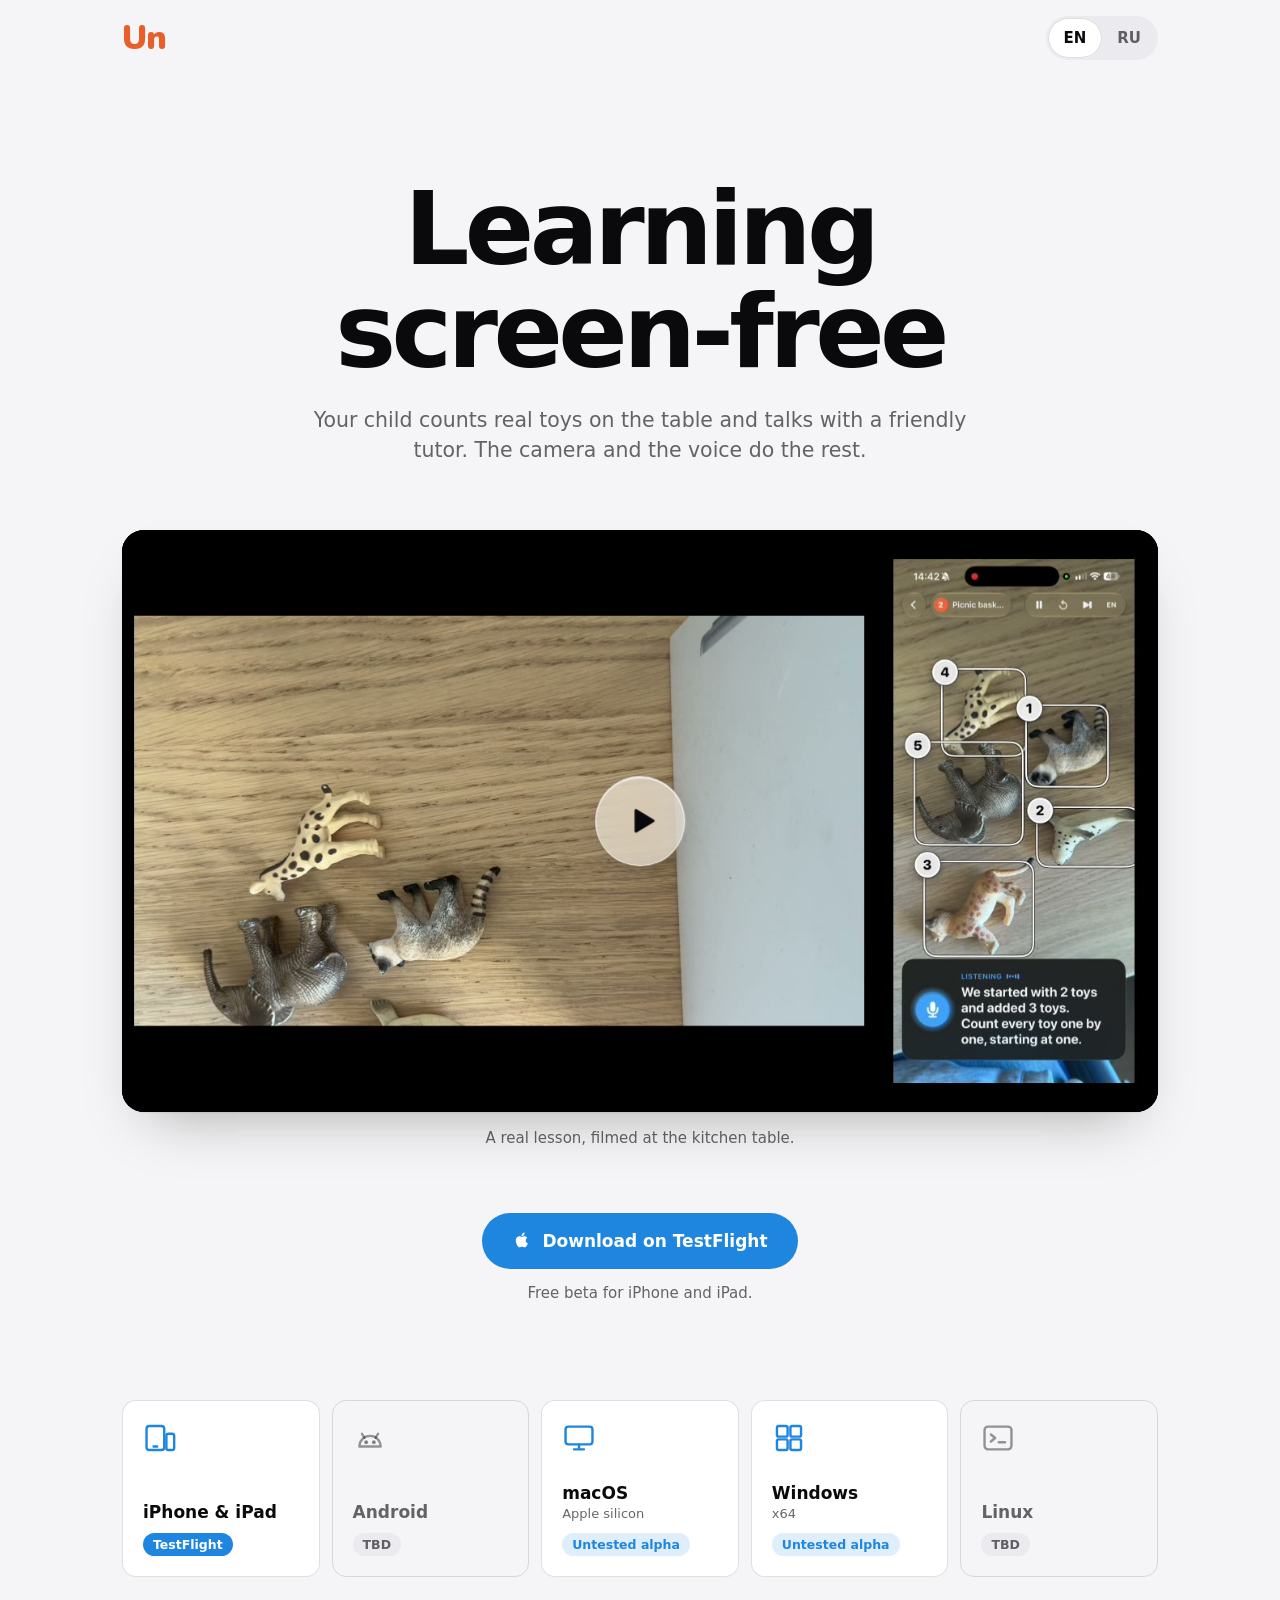
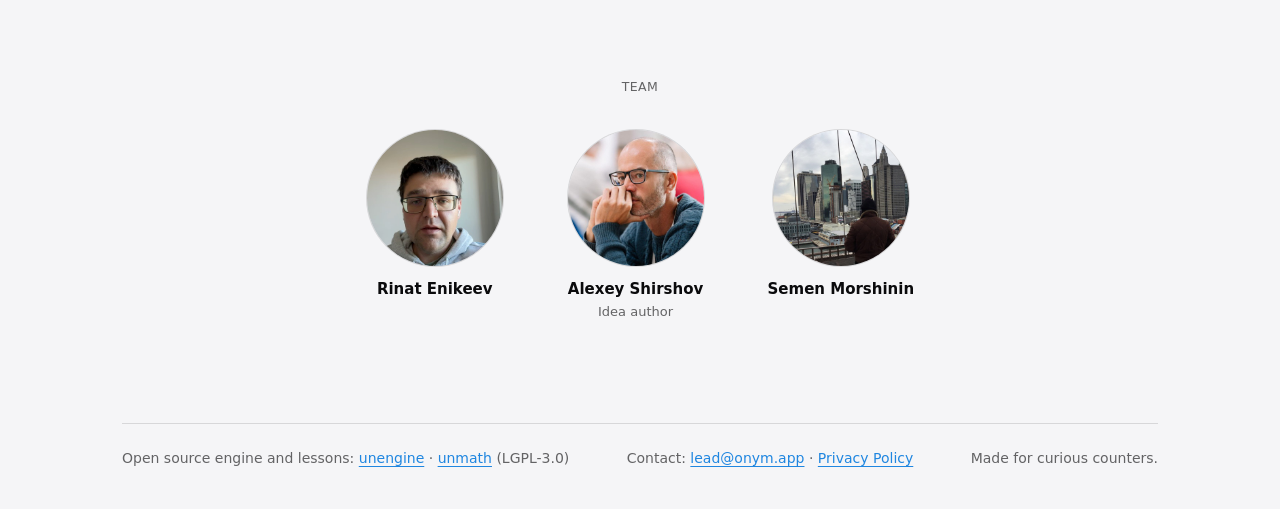
==== index.html @ ad121d0c "Real demo video in place of the illustrated still 70 s demo re-encoded for the web (6 MB, faststart)" ====
<!DOCTYPE html>
<html lang="en">
<head>
<meta charset="utf-8">
<meta name="viewport" content="width=device-width, initial-scale=1">
<title>Un — Learning screen-free</title>
<meta name="description" content="Your child counts real toys on the table and talks with a friendly tutor. The camera and the voice do the rest.">
<meta name="theme-color" content="#f5f5f7" media="(prefers-color-scheme: light)">
<meta name="theme-color" content="#0e0e10" media="(prefers-color-scheme: dark)">
<link rel="icon" href="data:image/svg+xml,%3Csvg xmlns='http://www.w3.org/2000/svg' viewBox='0 0 64 64'%3E%3Crect width='64' height='64' rx='14' fill='%23e85f2a'/%3E%3Ctext x='32' y='44' font-family='system-ui,sans-serif' font-weight='900' font-size='32' text-anchor='middle' fill='white'%3EUn%3C/text%3E%3C/svg%3E">
<link rel="stylesheet" href="/styles.css">
</head>
<body>
<div class="un-site">
<div class="wrap">

  <header class="header">
    <a class="wordmark" href="/" aria-label="Un">Un</a>
    <div class="lang" role="radiogroup" data-i18n-aria="language" aria-label="Language">
      <button type="button" role="radio" data-lang="en" aria-checked="true">EN</button>
      <button type="button" role="radio" data-lang="ru" aria-checked="false">RU</button>
    </div>
  </header>

  <main>
    <section class="hero">
      <h1 data-i18n="hero">Learning screen-free</h1>
      <p data-i18n="sub">Your child counts real toys on the table and talks with a friendly tutor. The camera and the voice do the rest.</p>
    </section>

    <figure class="video">
      <div class="still">
        <video class="demo" src="/media/undemo.mp4" poster="/media/undemo-poster.jpg" preload="none" playsinline></video>
        <button type="button" class="play on-glass" data-i18n-aria="play" aria-label="Play video">
          <svg viewBox="0 0 24 24" fill="currentColor" stroke="currentColor" stroke-width="2" stroke-linejoin="round" aria-hidden="true"><path d="M7 4.5v15l12.5-7.5z"/></svg>
        </button>
      </div>
      <figcaption data-i18n="caption">A real lesson, filmed at the kitchen table.</figcaption>
    </figure>

    <section class="cta" id="cta">
      <a class="cta-button" href="https://testflight.apple.com/join/CVzhEu4s">
        <svg width="20" height="20" viewBox="0 0 24 24" fill="currentColor" aria-hidden="true"><path d="M16.4 12.6c0-2.2 1.8-3.3 1.9-3.4-1-1.5-2.6-1.7-3.2-1.7-1.4-.1-2.6.8-3.3.8-.7 0-1.7-.8-2.9-.8-1.5 0-2.9.9-3.6 2.2-1.6 2.7-.4 6.7 1.1 8.9.7 1.1 1.6 2.3 2.8 2.2 1.1 0 1.6-.7 2.9-.7 1.4 0 1.8.7 3 .7 1.2 0 2-1.1 2.7-2.2.9-1.2 1.2-2.4 1.2-2.5 0 0-2.6-1-2.6-3.5zM14.2 5.9c.6-.8 1-1.8.9-2.9-.9 0-2 .6-2.6 1.4-.6.7-1.1 1.8-1 2.8 1 .1 2.1-.5 2.7-1.3z"/></svg>
        <span data-i18n="cta">Download on TestFlight</span>
      </a>
      <div class="cta-note" data-i18n="note">Free beta for iPhone and iPad.</div>
    </section>

    <section class="platforms" data-i18n-aria="platforms" aria-label="Platforms">
      <a class="tile tile-active" href="#cta">
        <svg width="34" height="34" viewBox="0 0 24 24" fill="none" stroke="currentColor" stroke-width="1.7" stroke-linecap="round" stroke-linejoin="round" aria-hidden="true"><rect x="2.5" y="3.5" width="12.5" height="17" rx="2"/><rect x="16.5" y="9" width="5.5" height="11.5" rx="1.5"/><path d="M7.5 18h2.5"/></svg>
        <span class="tile-label"><span class="tile-name" data-i18n="apple">iPhone &amp; iPad</span><span class="tile-badge">TestFlight</span></span>
      </a>
      <div class="tile" aria-disabled="true">
        <svg width="34" height="34" viewBox="0 0 24 24" fill="none" stroke="currentColor" stroke-width="1.7" stroke-linecap="round" stroke-linejoin="round" aria-hidden="true"><path d="M4.5 18a7.5 7.5 0 0115 0z"/><path d="M8 11.8L6.3 9M16 11.8L17.7 9"/><circle cx="9.3" cy="15" r=".6" fill="currentColor"/><circle cx="14.7" cy="15" r=".6" fill="currentColor"/></svg>
        <span class="tile-label"><span class="tile-name">Android</span><span class="tile-badge">TBD</span></span>
      </div>
      <a class="tile tile-active tile-alpha" href="https://github.com/sealsbroken/unengine/releases/download/v0.1.8/Un-0.1.8-macos-arm64-alpha.zip">
        <svg width="34" height="34" viewBox="0 0 24 24" fill="none" stroke="currentColor" stroke-width="1.7" stroke-linecap="round" stroke-linejoin="round" aria-hidden="true"><rect x="2.5" y="4" width="19" height="12.5" rx="2"/><path d="M12 16.5v3.5M8.5 20h7"/></svg>
        <span class="tile-label"><span class="tile-name">macOS <span class="tile-note" data-i18n="silicon">Apple silicon</span></span><span class="tile-badge" data-i18n="alpha">Untested alpha</span></span>
      </a>
      <a class="tile tile-active tile-alpha" href="https://github.com/sealsbroken/unengine/releases/download/v0.1.8/Un-0.1.8-windows-x64-alpha.zip">
        <svg width="34" height="34" viewBox="0 0 24 24" fill="none" stroke="currentColor" stroke-width="1.7" stroke-linecap="round" stroke-linejoin="round" aria-hidden="true"><rect x="3.5" y="3.5" width="7.5" height="7.5" rx="1.2"/><rect x="13" y="3.5" width="7.5" height="7.5" rx="1.2"/><rect x="3.5" y="13" width="7.5" height="7.5" rx="1.2"/><rect x="13" y="13" width="7.5" height="7.5" rx="1.2"/></svg>
        <span class="tile-label"><span class="tile-name">Windows <span class="tile-note">x64</span></span><span class="tile-badge" data-i18n="alpha">Untested alpha</span></span>
      </a>
      <div class="tile" aria-disabled="true">
        <svg width="34" height="34" viewBox="0 0 24 24" fill="none" stroke="currentColor" stroke-width="1.7" stroke-linecap="round" stroke-linejoin="round" aria-hidden="true"><rect x="2.5" y="4" width="19" height="16" rx="2.5"/><path d="M7 9.5l3 2.5-3 2.5M12.5 15H17"/></svg>
        <span class="tile-label"><span class="tile-name">Linux</span><span class="tile-badge">TBD</span></span>
      </div>
    </section>

    <section class="team" aria-labelledby="team-title">
      <h2 id="team-title" data-i18n="team">Team</h2>
      <ul class="people">
        <li>
          <div class="avatar has-sound" role="button" tabindex="0" aria-pressed="false" data-i18n-aria="rinatSound" aria-label="Play Rinat's video with sound"><video src="/team/rinat.mp4" poster="/team/rinat.jpg" autoplay muted loop playsinline aria-hidden="true"></video></div>
          <span class="egg"><span data-i18n="rinat">Rinat Enikeev</span><span class="egg-alt" aria-hidden="true">Rinat Anykey-ev</span></span>
        </li>
        <li>
          <div class="avatar"><img src="/team/alexey.jpg" alt="" width="400" height="400" loading="lazy"></div>
          <span data-i18n="alexey">Alexey Shirshov</span>
          <span class="role" data-i18n="ideaAuthor">Idea author</span>
        </li>
        <li>
          <div class="avatar"><img src="/team/semen.jpg" alt="" width="400" height="400" loading="lazy" style="object-position:72% 50%"></div>
          <span data-i18n="semen">Semen Morshinin</span>
        </li>
      </ul>
    </section>
  </main>

  <footer class="footer">
    <span><span data-i18n="oss">Open source engine and lessons:</span> <a href="https://github.com/sealsbroken/unengine">unengine</a> · <a href="https://github.com/sealsbroken/unmath">unmath</a> (LGPL-3.0)</span>
    <span><span data-i18n="contact">Contact:</span> <a href="mailto:lead@onym.app">lead@onym.app</a> · <a href="/privacy/" data-i18n="privacy">Privacy Policy</a></span>
    <span data-i18n="made">Made for curious counters.</span>
  </footer>

</div>
</div>
<script src="/main.js"></script>
</body>
</html>
---- styles.css ----
/* Onym design tokens (from _ds_bundle.css). Theme follows the system. */
:root {
  color-scheme: light dark;
  --on-bg: #ffffff;
  --on-surface: #f5f5f7;
  --on-surface2: #ffffff;
  --on-surface3: #ebebef;
  --on-text: #0a0a0c;
  --on-text2: rgba(10, 10, 12, 0.62);
  --on-text3: rgba(10, 10, 12, 0.42);
  --on-hairline: rgba(0, 0, 0, 0.06);
  --on-hairline-strong: rgba(0, 0, 0, 0.12);
  --on-blue: #1f86e0;
  --on-on-accent: #ffffff;
  --on-accent-orange: #e85f2a;
  --on-glass: rgba(255, 255, 255, 0.58);
  --on-glass-bd: rgba(255, 255, 255, 0.6);
  --on-glass-hi: rgba(255, 255, 255, 0.9);
  --on-glass-shadow: 0 10px 32px -6px rgba(24, 24, 40, 0.22);
  --on-font: -apple-system, BlinkMacSystemFont, system-ui, "Helvetica Neue", sans-serif;
  --on-font-mono: ui-monospace, SFMono-Regular, Menlo, monospace;
  --un-rounded: ui-rounded, "SF Pro Rounded", Nunito, system-ui, sans-serif;
  --un-ring: 0 0 0 3px var(--on-surface), 0 0 0 6px var(--on-blue);
}
@media (prefers-color-scheme: dark) {
  :root {
    --on-bg: #000000;
    --on-surface: #0e0e10;
    --on-surface2: #17171a;
    --on-surface3: #1f1f23;
    --on-text: #f2f2f4;
    --on-text2: rgba(242, 242, 244, 0.62);
    --on-text3: rgba(242, 242, 244, 0.4);
    --on-hairline: rgba(255, 255, 255, 0.07);
    --on-hairline-strong: rgba(255, 255, 255, 0.12);
    --on-blue: #3fa8ff;
    --on-on-accent: #000000;
    --on-accent-orange: #ff7a45;
    --on-glass: rgba(58, 58, 62, 0.48);
    --on-glass-bd: rgba(255, 255, 255, 0.13);
    --on-glass-hi: rgba(255, 255, 255, 0.12);
    --on-glass-shadow: 0 12px 34px -8px rgba(0, 0, 0, 0.65);
  }
}

/* Self-hosted so the site makes no third-party requests (SIL Open Font License). */
@font-face {
  font-family: "Nunito";
  font-style: normal;
  font-weight: 900;
  font-display: swap;
  src: url("/fonts/nunito-900-latin.woff2") format("woff2");
}

*, *::before, *::after { box-sizing: border-box; }
html, body { margin: 0; }
body {
  min-height: 100vh;
  background: var(--on-surface);
  color: var(--on-text);
  font: 16px/1.35 var(--on-font);
  -webkit-font-smoothing: antialiased;
}

.on-glass {
  background: var(--on-glass);
  border: 0.5px solid var(--on-glass-bd);
  box-shadow: var(--on-glass-shadow), inset 0 1px 0 var(--on-glass-hi);
  -webkit-backdrop-filter: blur(20px) saturate(1.6);
  backdrop-filter: blur(20px) saturate(1.6);
}

.un-site { container-type: inline-size; width: 100%; }
.un-site a { color: var(--on-blue); text-underline-offset: 3px; }
.un-site a:hover { text-decoration: underline; }

.wrap {
  max-width: 1100px;
  margin: 0 auto;
  padding: 0 clamp(20px, 3.4cqw, 32px);
  display: flex;
  flex-direction: column;
}

/* Header */
.header {
  display: flex;
  align-items: center;
  justify-content: space-between;
  gap: 16px;
  min-height: 76px;
}
.un-site a.wordmark {
  font: 900 34px/1 var(--un-rounded);
  letter-spacing: -1.2px;
  color: var(--on-accent-orange);
  text-decoration: none;
}
.lang {
  display: flex;
  gap: 2px;
  padding: 3px;
  border-radius: 999px;
  background: var(--on-surface3);
}
.lang button {
  min-width: 52px;
  height: 38px;
  border-radius: 999px;
  border: 0;
  font: 600 15px var(--on-font);
  cursor: pointer;
  background: transparent;
  color: var(--on-text2);
}
.lang button[aria-checked="true"] {
  background: var(--on-surface2);
  color: var(--on-text);
  box-shadow: 0 0 0 0.5px var(--on-hairline-strong);
}
.lang button:focus-visible { outline: 2px solid var(--on-blue); outline-offset: 2px; }

/* Hero */
.hero {
  padding: clamp(56px, 8cqw, 112px) 0 0;
  display: flex;
  flex-direction: column;
  align-items: center;
  gap: clamp(16px, 1.8cqw, 24px);
  text-align: center;
}
.hero h1 {
  margin: 0;
  font: 700 clamp(46px, 8cqw, 108px)/1 var(--on-font);
  letter-spacing: -0.045em;
  text-wrap: balance;
}
.hero p {
  margin: 0;
  max-width: 34em;
  font: 400 clamp(18px, 1.6cqw, 22px)/1.45 var(--on-font);
  color: var(--on-text2);
  text-wrap: pretty;
}

/* Video still */
.video {
  margin: clamp(40px, 5cqw, 72px) 0 0;
  display: flex;
  flex-direction: column;
  gap: 16px;
}
.still {
  position: relative;
  aspect-ratio: 16 / 9;
  border-radius: 22px;
  overflow: hidden;
  background: #000;
  box-shadow: 0 1px 2px rgba(0, 0, 0, .06), 0 28px 56px -28px rgba(20, 12, 4, .35);
}
.demo { position: absolute; inset: 0; width: 100%; height: 100%; object-fit: contain; background: #000; }
.play[hidden] { display: none; }

.play {
  position: absolute; left: 50%; top: 50%;
  width: clamp(64px, 7cqw, 96px); aspect-ratio: 1;
  border-radius: 50%;
  transform: translate(-50%, -50%);
  display: flex; align-items: center; justify-content: center;
  color: #0a0a0c; cursor: pointer; padding: 0;
  transition: transform .2s cubic-bezier(.34, 1.56, .64, 1);
}
.play:hover { transform: translate(-50%, -50%) scale(1.06); }
.play:focus-visible { outline: 3px solid var(--on-blue); outline-offset: 4px; }
.play svg { width: 38%; height: 38%; margin-left: 7%; }

.video figcaption {
  font-size: 15px; line-height: 1.4;
  color: var(--on-text2);
  text-align: center;
  text-wrap: pretty;
}

/* CTA */
.cta {
  margin-top: clamp(44px, 5cqw, 64px);
  display: flex; flex-direction: column; align-items: center;
  gap: 14px; text-align: center;
  scroll-margin-top: 24px;
}
.un-site a.cta-button {
  display: inline-flex; align-items: center; justify-content: center; gap: 10px;
  min-height: 56px; padding: 12px 30px;
  border-radius: 999px;
  background: var(--on-blue); color: var(--on-on-accent);
  font: 600 17px/1.2 var(--on-font);
  text-decoration: none;
  transition: background .15s, transform .15s, box-shadow .15s;
}
.un-site a.cta-button:hover { background: color-mix(in srgb, var(--on-blue) 84%, #000); text-decoration: none; }
.un-site a.cta-button:focus-visible { outline: none; box-shadow: var(--un-ring); }
.un-site a.cta-button:active { transform: scale(.97); background: color-mix(in srgb, var(--on-blue) 84%, #000); }
.cta-button svg { margin-top: -3px; flex: none; }
.cta-note { font-size: 15px; color: var(--on-text2); }

/* Platforms */
.platforms {
  margin-top: clamp(64px, 7.5cqw, 104px);
  display: grid;
  grid-template-columns: repeat(auto-fit, minmax(150px, 1fr));
  gap: 12px;
}
.tile {
  display: flex; flex-direction: column; justify-content: space-between;
  gap: 28px; min-height: 150px; padding: 20px;
  border-radius: 14px;
  border: 1px solid var(--on-hairline-strong);
  color: var(--on-text2);
}
.tile svg { color: var(--on-text3); }
.tile-label { display: flex; flex-direction: column; align-items: flex-start; gap: 10px; }
.tile-name { font: 600 17px/1.25 var(--on-font); }
.tile-badge {
  padding: 4px 10px; border-radius: 999px;
  background: var(--on-surface3); color: var(--on-text2);
  font: 600 12.5px/1.2 var(--on-font);
}
.un-site a.tile-active {
  background: var(--on-surface2);
  color: var(--on-text);
  text-decoration: none;
  transition: transform .2s ease, box-shadow .2s ease, border-color .2s ease;
}
.tile-active svg { color: var(--on-blue); }
.tile-active .tile-badge { background: var(--on-blue); color: var(--on-on-accent); }
.un-site a.tile-active:hover {
  transform: translateY(-3px);
  box-shadow: 0 14px 28px -16px rgba(0, 0, 0, .3);
  border-color: color-mix(in srgb, var(--on-blue) 45%, transparent);
  text-decoration: none;
}
.un-site a.tile-active:focus-visible { outline: none; box-shadow: var(--un-ring); }

/* Team */
.team {
  margin-top: clamp(72px, 8cqw, 112px);
  display: flex; flex-direction: column; align-items: center;
  gap: clamp(24px, 3cqw, 36px);
}
.team h2 {
  margin: 0;
  font: 500 12.5px/1.2 var(--on-font);
  letter-spacing: .4px;
  text-transform: uppercase;
  color: var(--on-text2);
}
.people {
  list-style: none; margin: 0; padding: 0;
  display: flex; flex-wrap: wrap; justify-content: center;
  gap: 28px clamp(28px, 5cqw, 64px);
}
.people li {
  display: flex; flex-direction: column; align-items: center; gap: 14px;
  font: 600 15px/1.3 var(--on-font);
  text-align: center;
}
.avatar {
  width: clamp(104px, 12cqw, 136px); aspect-ratio: 1;
  border-radius: 50%; overflow: hidden;
  background: var(--on-surface3);
  box-shadow: 0 0 0 1px var(--on-hairline-strong);
}
.avatar video, .avatar img {
  display: block; width: 100%; height: 100%; object-fit: cover;
}
/* The source clip has its own circle mask baked in; zoom past its edge. */
.avatar video { transform: scale(1.08); }

/* Footer */
.footer {
  margin-top: clamp(72px, 8cqw, 112px);
  padding: 24px 0 40px;
  border-top: 1px solid var(--on-hairline-strong);
  display: flex; flex-wrap: wrap; align-items: baseline; justify-content: space-between;
  gap: 10px 24px;
  font-size: 14px; line-height: 1.5;
  color: var(--on-text2);
}
.footer span:first-child { text-wrap: pretty; }

@media (prefers-reduced-motion: reduce) {
  .un-site * { transition: none !important; }
}

.avatar.has-sound { cursor: pointer; transition: box-shadow .2s ease; }
.avatar.has-sound[aria-pressed="true"] { box-shadow: 0 0 0 2px var(--on-blue); }
.avatar.has-sound:focus-visible { outline: none; box-shadow: var(--un-ring); }

/* Text pages (privacy) */
html[lang="ru"] [data-lang-block="en"],
html:not([lang="ru"]) [data-lang-block="ru"] { display: none; }
.doc {
  max-width: 680px;
  margin: 0 auto;
  padding: clamp(40px, 6cqw, 80px) 0 0;
  font: 400 17px/1.6 var(--on-font);
  color: var(--on-text);
}
.doc h1 {
  margin: 0 0 8px;
  font: 700 clamp(34px, 5cqw, 48px)/1.1 var(--on-font);
  letter-spacing: -0.03em;
  text-wrap: balance;
}
.doc .updated { margin: 0 0 32px; font-size: 15px; color: var(--on-text2); }
.doc .lead {
  margin: 0 0 8px;
  padding: 20px 22px;
  border-radius: 14px;
  background: var(--on-surface2);
  border: 1px solid var(--on-hairline-strong);
  font-size: 18px;
  text-wrap: pretty;
}
.doc h2 { margin: 40px 0 10px; font: 600 21px/1.3 var(--on-font); letter-spacing: -0.01em; }
.doc h3 { margin: 24px 0 6px; font: 600 17px/1.4 var(--on-font); }
.doc p, .doc ul { margin: 0 0 14px; text-wrap: pretty; }
.doc ul { padding-left: 1.2em; }
.doc li { margin: 0 0 8px; }
.doc li::marker { color: var(--on-text3); }
.doc strong { font-weight: 600; }

/* Easter egg: hover Rinat's name. Both spellings share one grid cell, so the
   wider one sets the width and nothing shifts when they swap. */
.egg { display: inline-grid; cursor: default; }
.egg > span { grid-area: 1 / 1; transition: opacity .15s ease; }
.egg .egg-alt { opacity: 0; }
.egg:hover > span:first-child { opacity: 0; }
.egg:hover .egg-alt { opacity: 1; }

/* macOS alpha: a live download, but marked as rougher than the TestFlight build. */
.tile-note { display: block; margin-top: 2px; font: 400 13px/1.3 var(--on-font); color: var(--on-text2); }
.tile-alpha .tile-badge {
  background: color-mix(in srgb, var(--on-blue) 14%, transparent);
  color: var(--on-blue);
}

/* A line under a team member's name; pulled up to sit with the name. */
.people .role { margin-top: -10px; font: 400 13px/1.3 var(--on-font); color: var(--on-text2); }
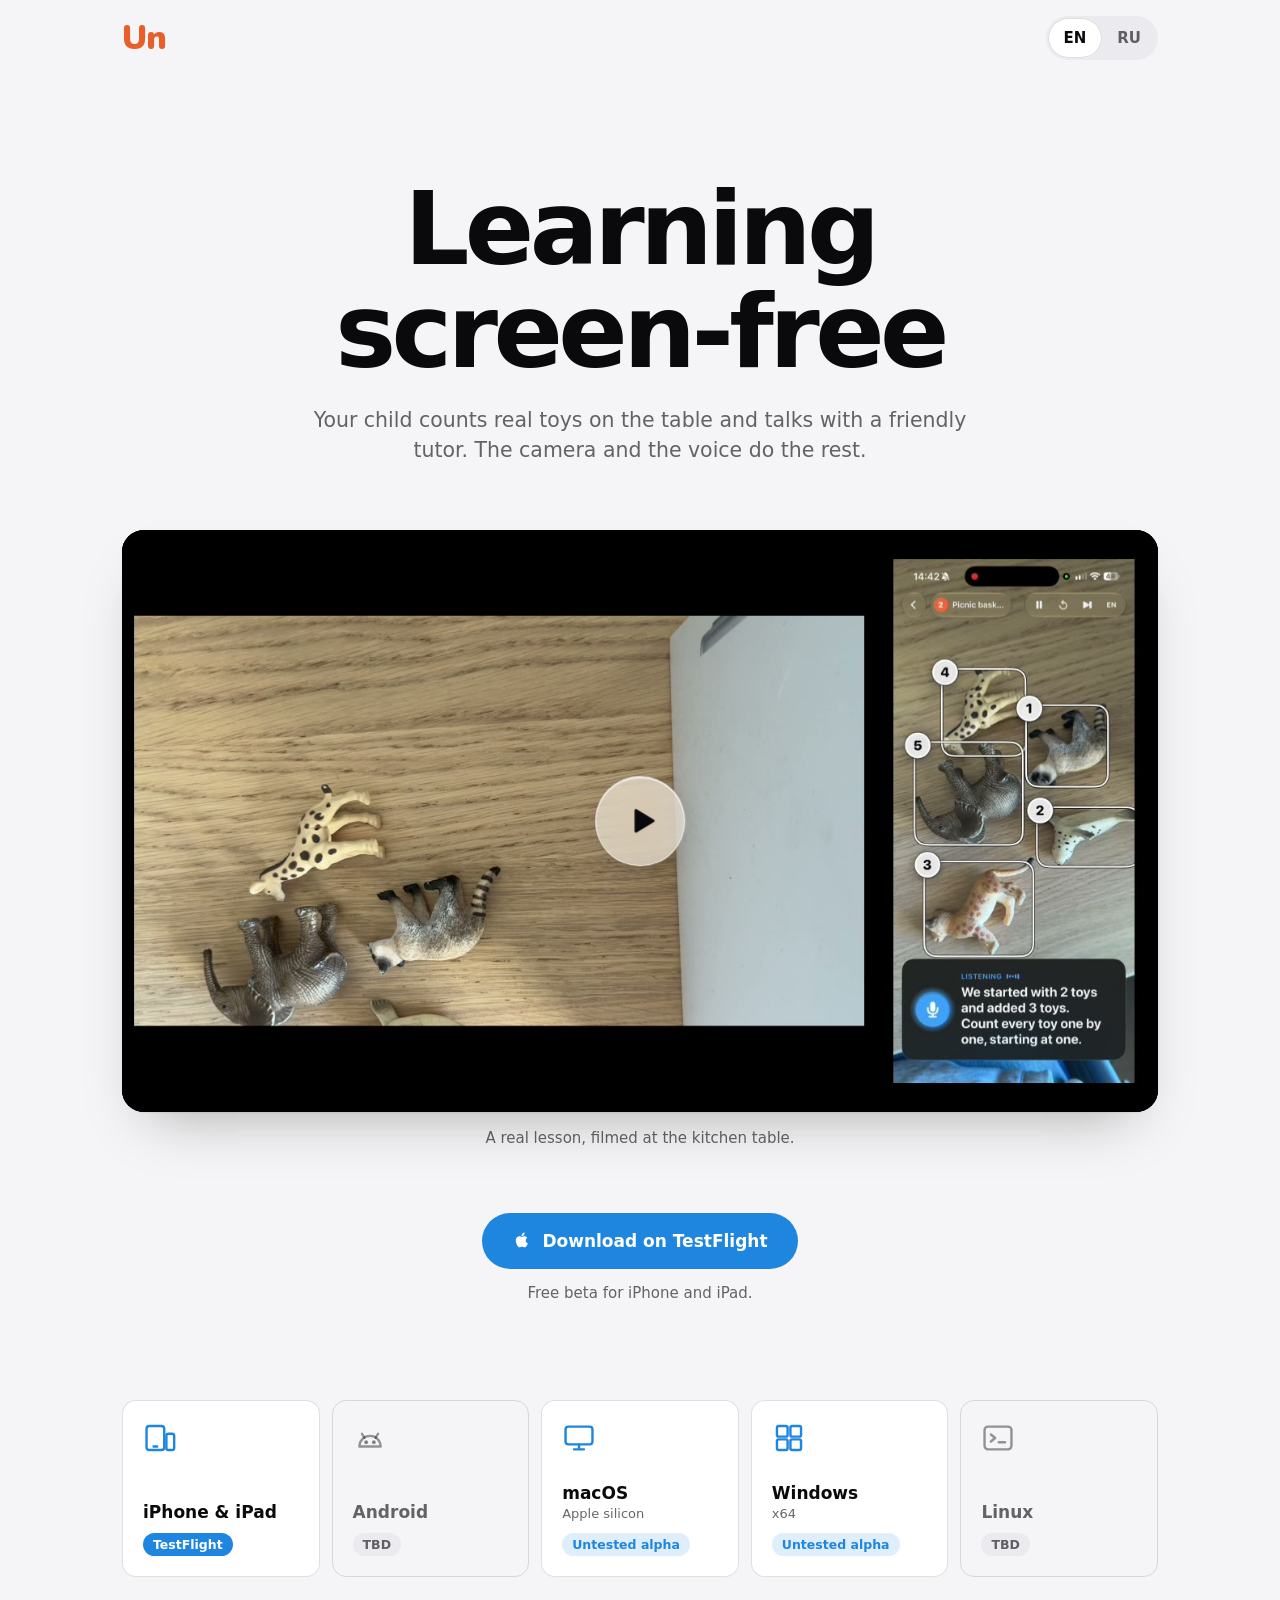
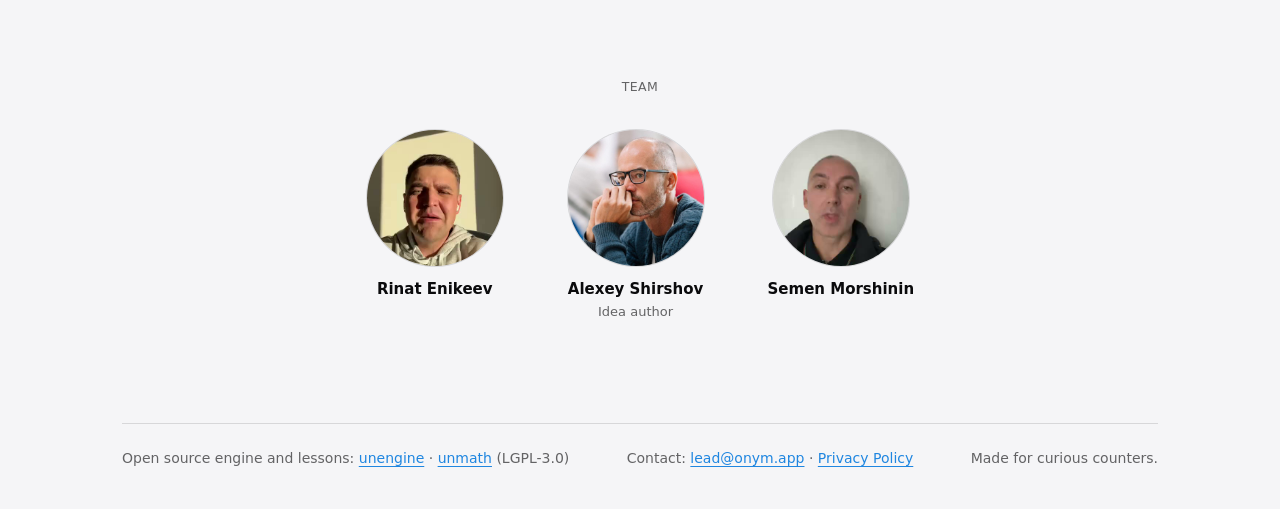
==== commit 921ba8ea: "Team: new video for Rinat, video with sound for Semen Co-Authored-By: Claude Opus 5.5 <noreply@anthr" ====
--- a/index.html
+++ b/index.html
@@ -82,7 +82,7 @@
           <span class="role" data-i18n="ideaAuthor">Idea author</span>
         </li>
         <li>
-          <div class="avatar"><img src="/team/semen.jpg" alt="" width="400" height="400" loading="lazy" style="object-position:72% 50%"></div>
+          <div class="avatar has-sound" role="button" tabindex="0" aria-pressed="false" data-i18n-aria="semenSound" aria-label="Play Semen's video with sound"><video src="/team/semen.mp4" poster="/team/semen.jpg" autoplay muted loop playsinline aria-hidden="true"></video></div>
           <span data-i18n="semen">Semen Morshinin</span>
         </li>
       </ul>
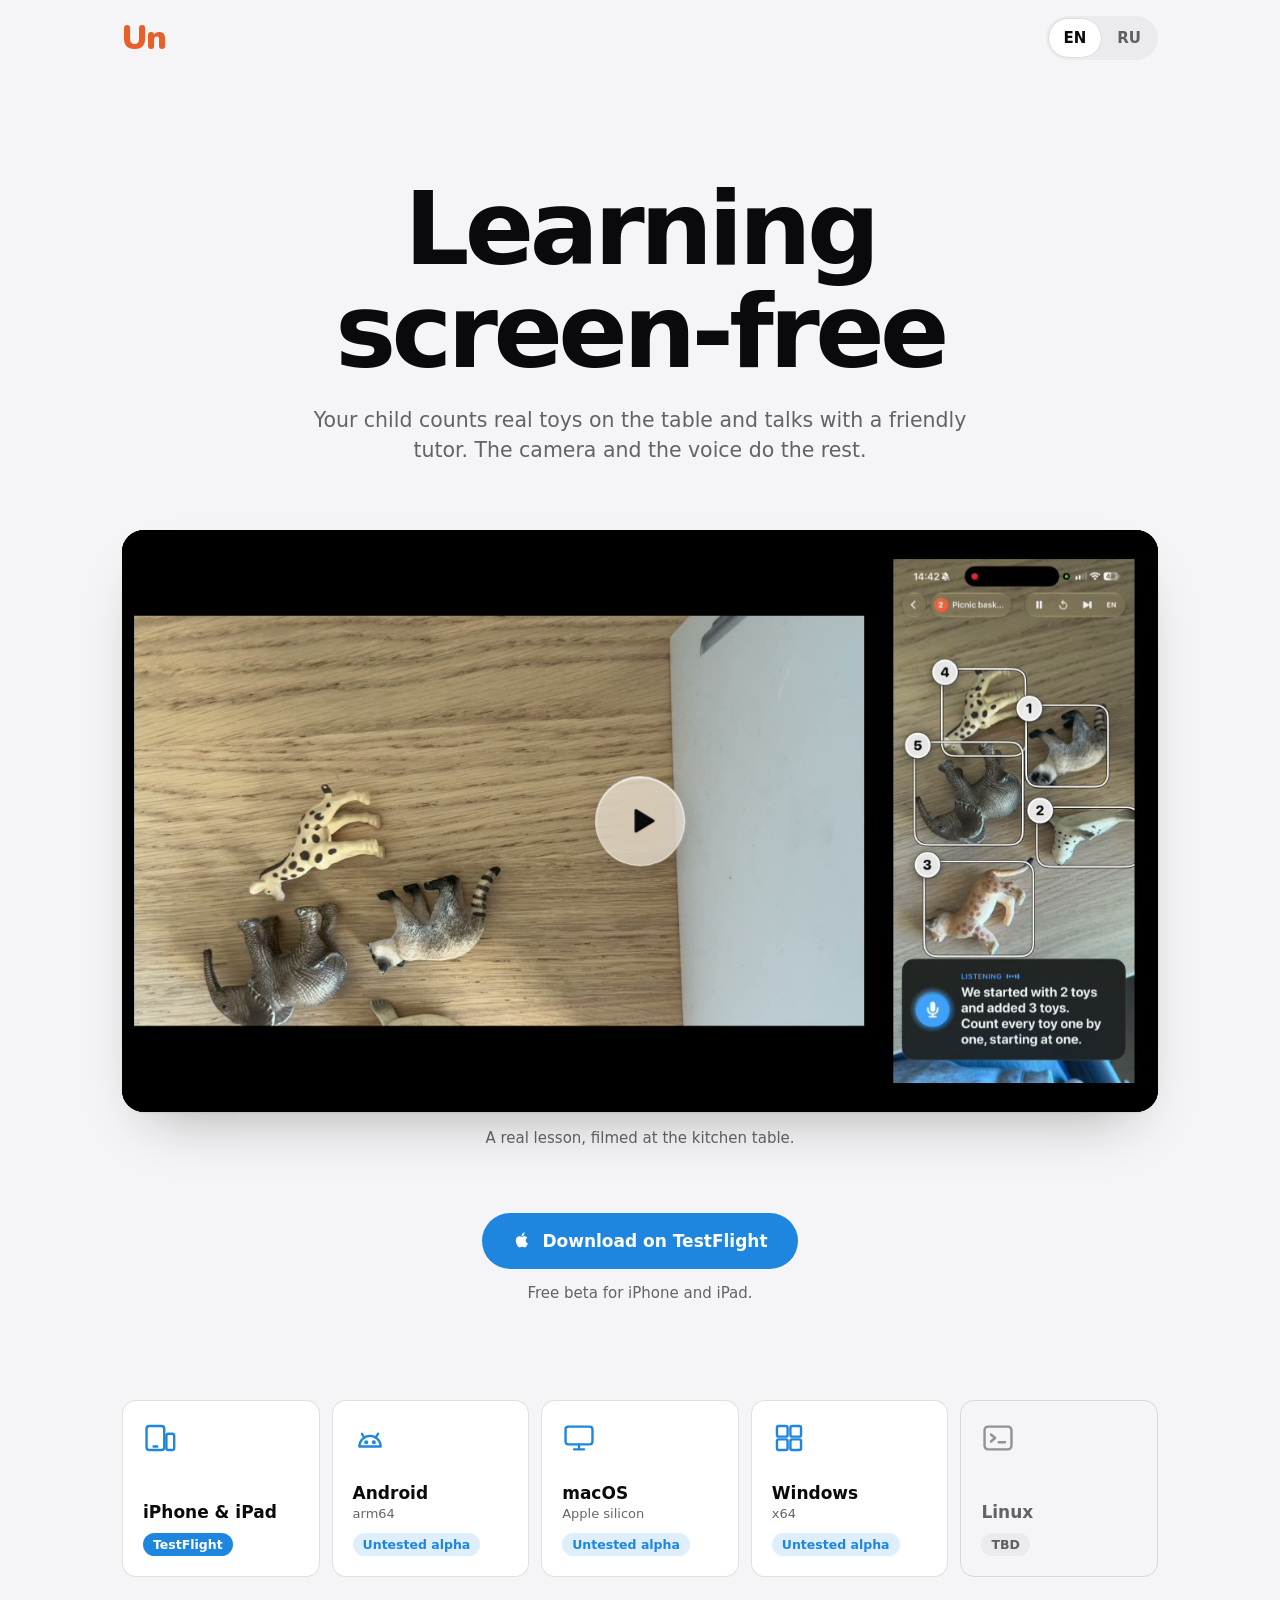
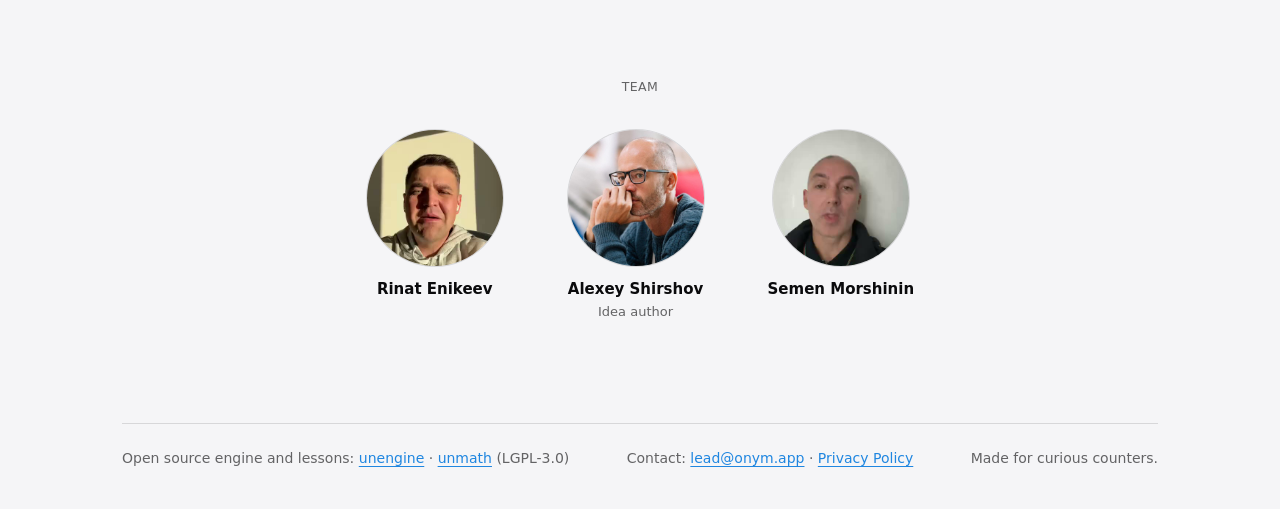
==== commit d0185172: "Android tile: untested alpha APK from v0.1.11 Co-Authored-By: Claude Opus 5.5 <noreply@anthropic.com" ====
--- a/index.html
+++ b/index.html
@@ -51,10 +51,10 @@
         <svg width="34" height="34" viewBox="0 0 24 24" fill="none" stroke="currentColor" stroke-width="1.7" stroke-linecap="round" stroke-linejoin="round" aria-hidden="true"><rect x="2.5" y="3.5" width="12.5" height="17" rx="2"/><rect x="16.5" y="9" width="5.5" height="11.5" rx="1.5"/><path d="M7.5 18h2.5"/></svg>
         <span class="tile-label"><span class="tile-name" data-i18n="apple">iPhone &amp; iPad</span><span class="tile-badge">TestFlight</span></span>
       </a>
-      <div class="tile" aria-disabled="true">
+      <a class="tile tile-active tile-alpha" href="https://github.com/sealsbroken/unengine/releases/download/v0.1.11/Un-0.1.11-android.apk">
         <svg width="34" height="34" viewBox="0 0 24 24" fill="none" stroke="currentColor" stroke-width="1.7" stroke-linecap="round" stroke-linejoin="round" aria-hidden="true"><path d="M4.5 18a7.5 7.5 0 0115 0z"/><path d="M8 11.8L6.3 9M16 11.8L17.7 9"/><circle cx="9.3" cy="15" r=".6" fill="currentColor"/><circle cx="14.7" cy="15" r=".6" fill="currentColor"/></svg>
-        <span class="tile-label"><span class="tile-name">Android</span><span class="tile-badge">TBD</span></span>
-      </div>
+        <span class="tile-label"><span class="tile-name">Android <span class="tile-note">arm64</span></span><span class="tile-badge" data-i18n="alpha">Untested alpha</span></span>
+      </a>
       <a class="tile tile-active tile-alpha" href="https://github.com/sealsbroken/unengine/releases/download/v0.1.8/Un-0.1.8-macos-arm64-alpha.zip">
         <svg width="34" height="34" viewBox="0 0 24 24" fill="none" stroke="currentColor" stroke-width="1.7" stroke-linecap="round" stroke-linejoin="round" aria-hidden="true"><rect x="2.5" y="4" width="19" height="12.5" rx="2"/><path d="M12 16.5v3.5M8.5 20h7"/></svg>
         <span class="tile-label"><span class="tile-name">macOS <span class="tile-note" data-i18n="silicon">Apple silicon</span></span><span class="tile-badge" data-i18n="alpha">Untested alpha</span></span>
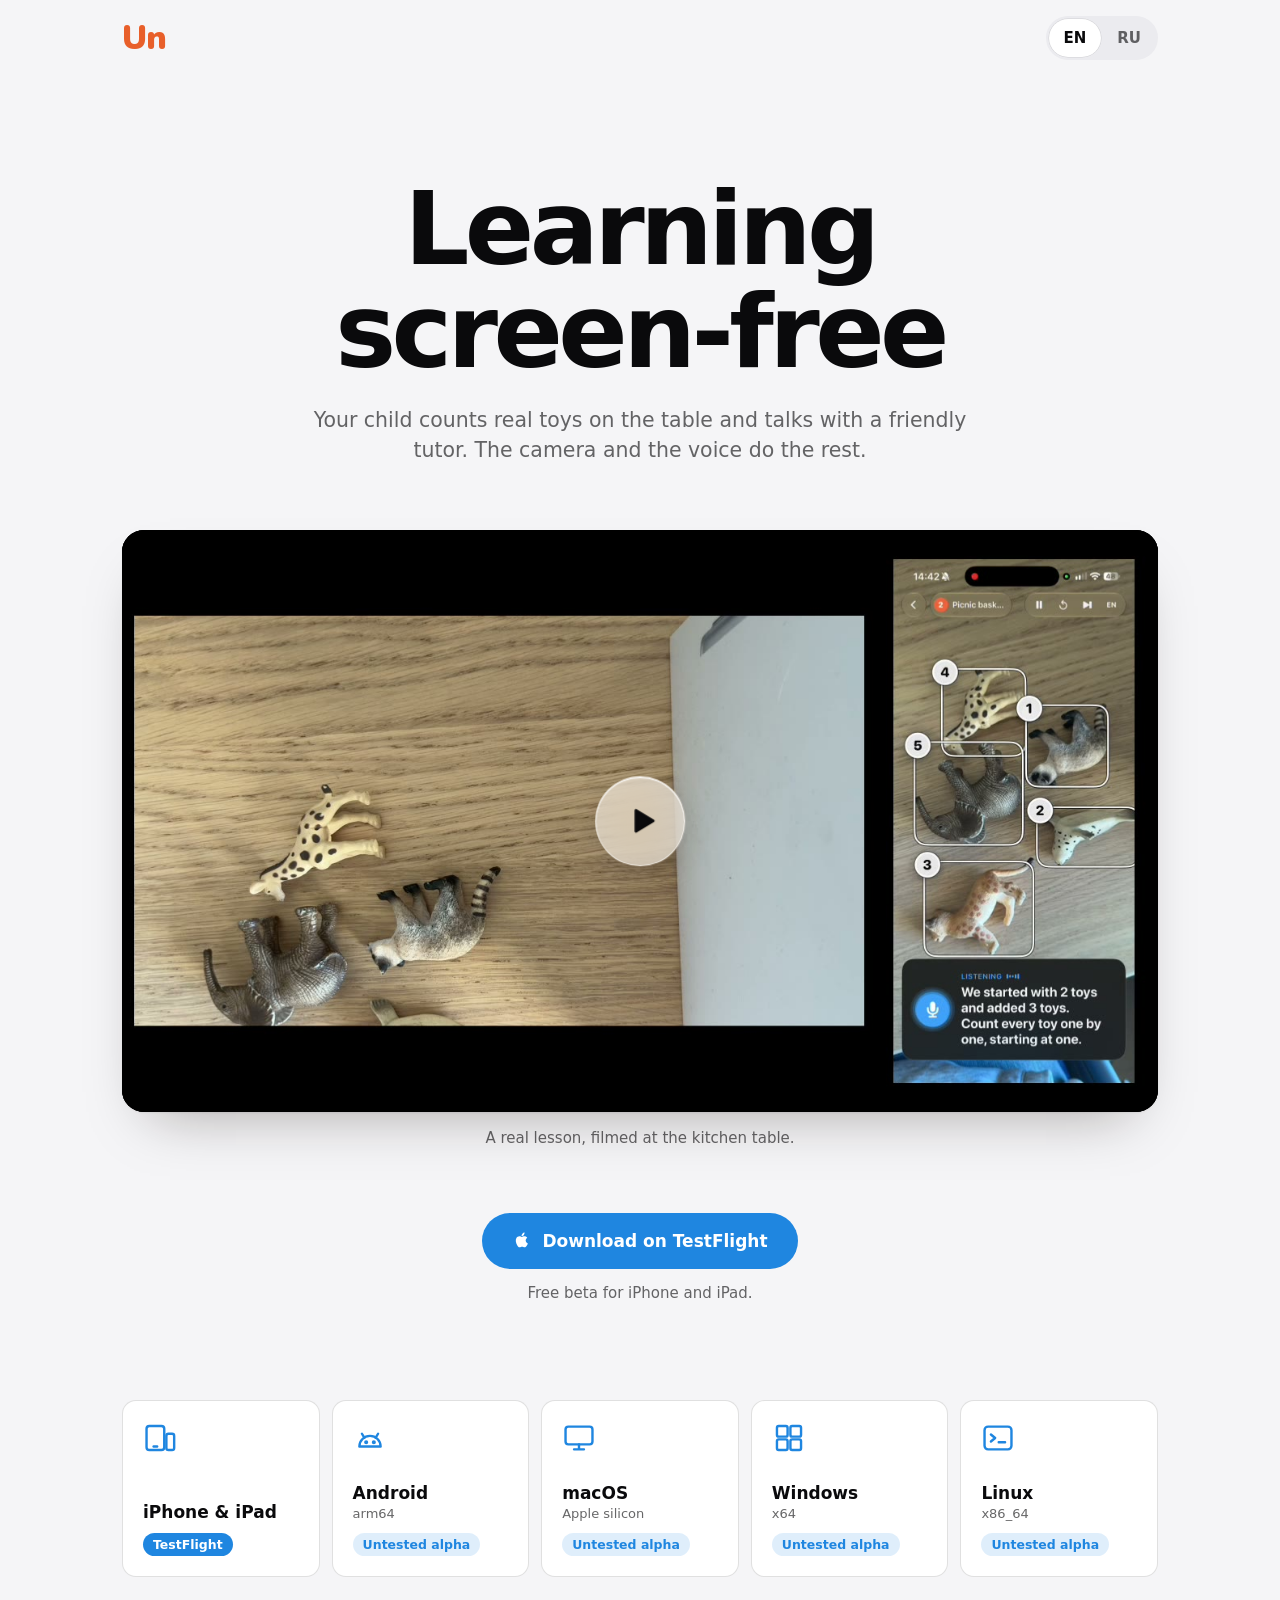
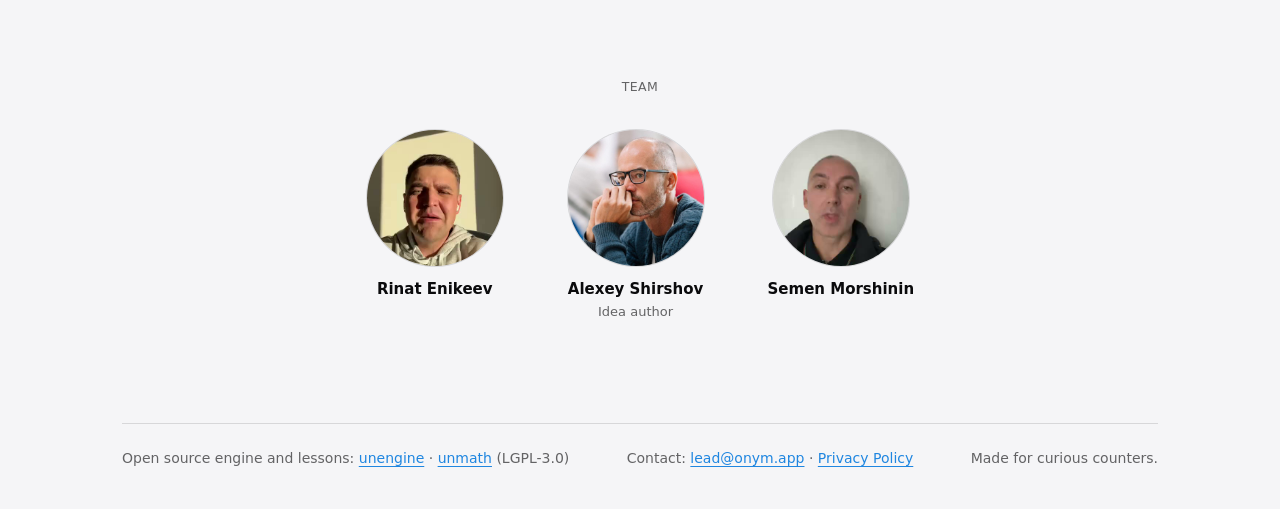
==== commit 1e082595: "Linux tile: untested alpha from v0.1.11 Co-Authored-By: Claude Opus 5.5 <noreply@anthropic.com>" ====
--- a/index.html
+++ b/index.html
@@ -63,10 +63,10 @@
         <svg width="34" height="34" viewBox="0 0 24 24" fill="none" stroke="currentColor" stroke-width="1.7" stroke-linecap="round" stroke-linejoin="round" aria-hidden="true"><rect x="3.5" y="3.5" width="7.5" height="7.5" rx="1.2"/><rect x="13" y="3.5" width="7.5" height="7.5" rx="1.2"/><rect x="3.5" y="13" width="7.5" height="7.5" rx="1.2"/><rect x="13" y="13" width="7.5" height="7.5" rx="1.2"/></svg>
         <span class="tile-label"><span class="tile-name">Windows <span class="tile-note">x64</span></span><span class="tile-badge" data-i18n="alpha">Untested alpha</span></span>
       </a>
-      <div class="tile" aria-disabled="true">
+      <a class="tile tile-active tile-alpha" href="https://github.com/sealsbroken/unengine/releases/download/v0.1.11/Un-0.1.11-linux-x86_64-alpha.tar.gz">
         <svg width="34" height="34" viewBox="0 0 24 24" fill="none" stroke="currentColor" stroke-width="1.7" stroke-linecap="round" stroke-linejoin="round" aria-hidden="true"><rect x="2.5" y="4" width="19" height="16" rx="2.5"/><path d="M7 9.5l3 2.5-3 2.5M12.5 15H17"/></svg>
-        <span class="tile-label"><span class="tile-name">Linux</span><span class="tile-badge">TBD</span></span>
-      </div>
+        <span class="tile-label"><span class="tile-name">Linux <span class="tile-note">x86_64</span></span><span class="tile-badge" data-i18n="alpha">Untested alpha</span></span>
+      </a>
     </section>
 
     <section class="team" aria-labelledby="team-title">
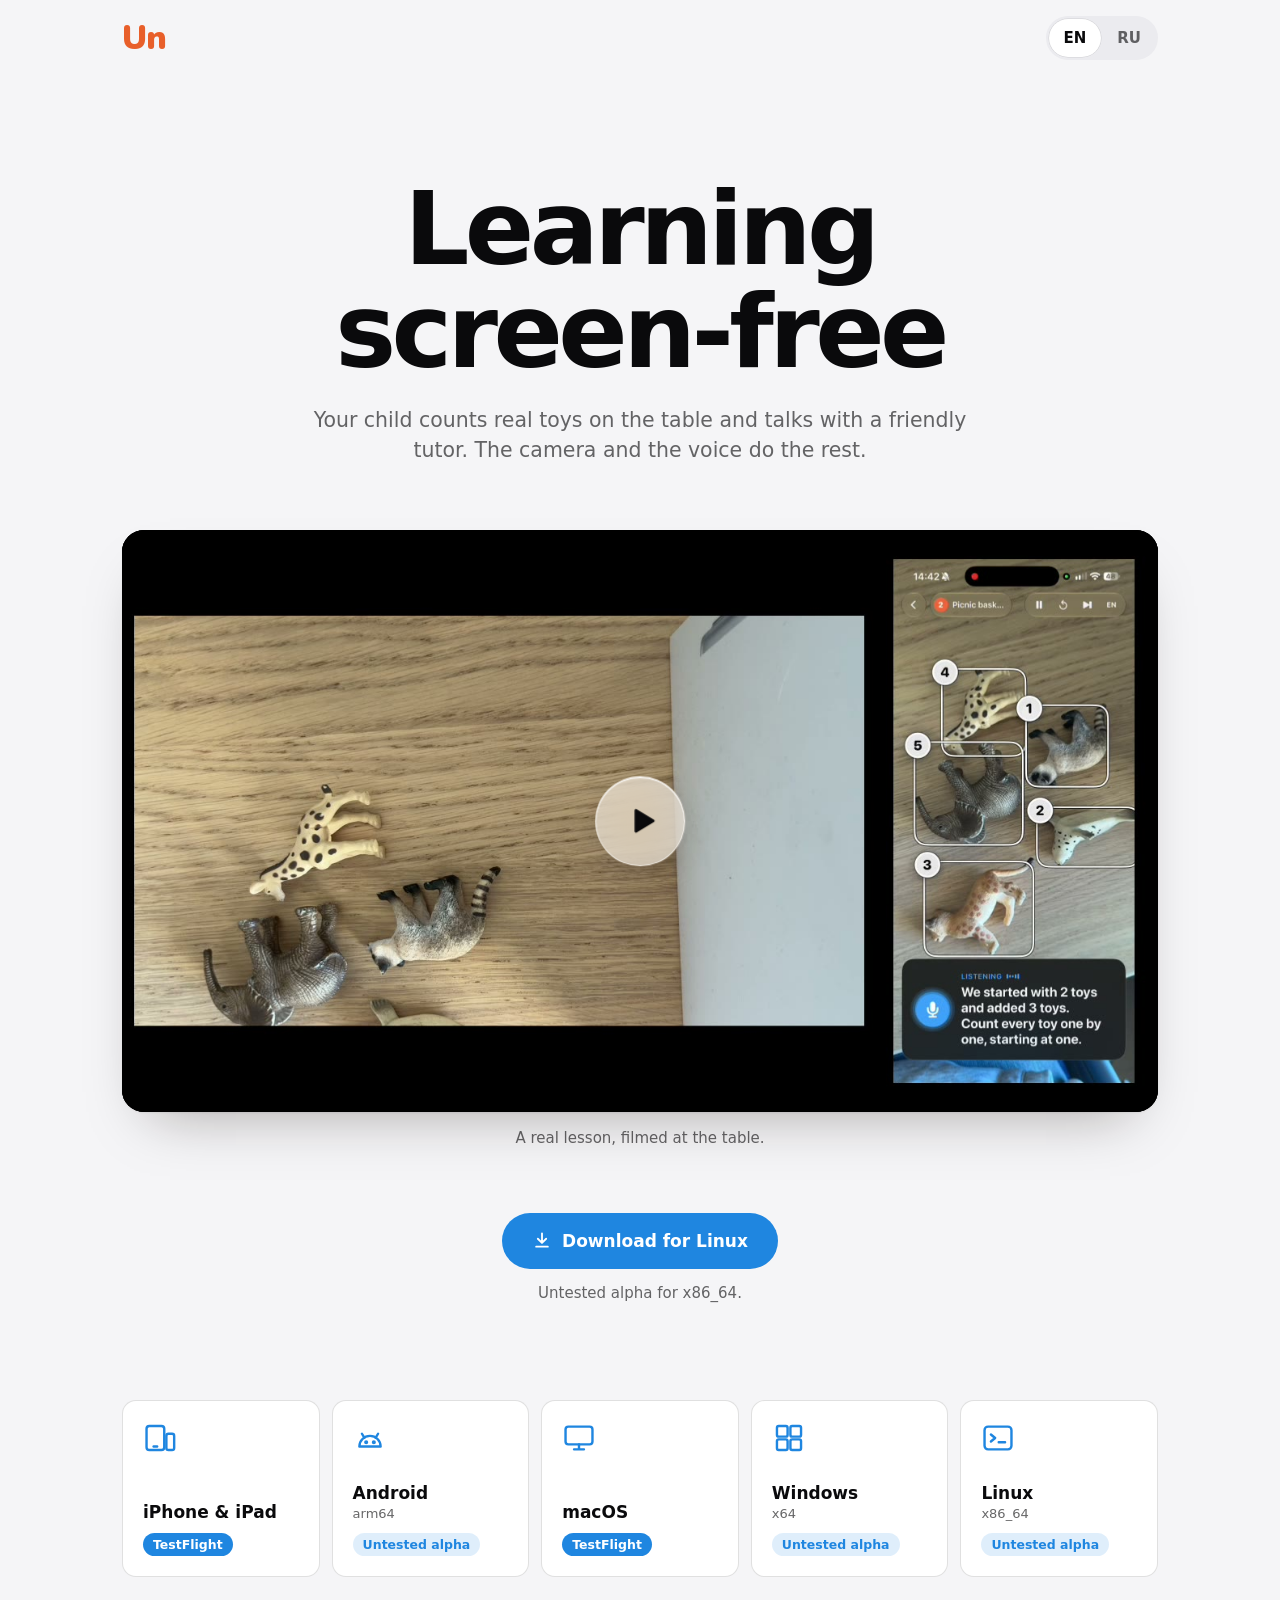
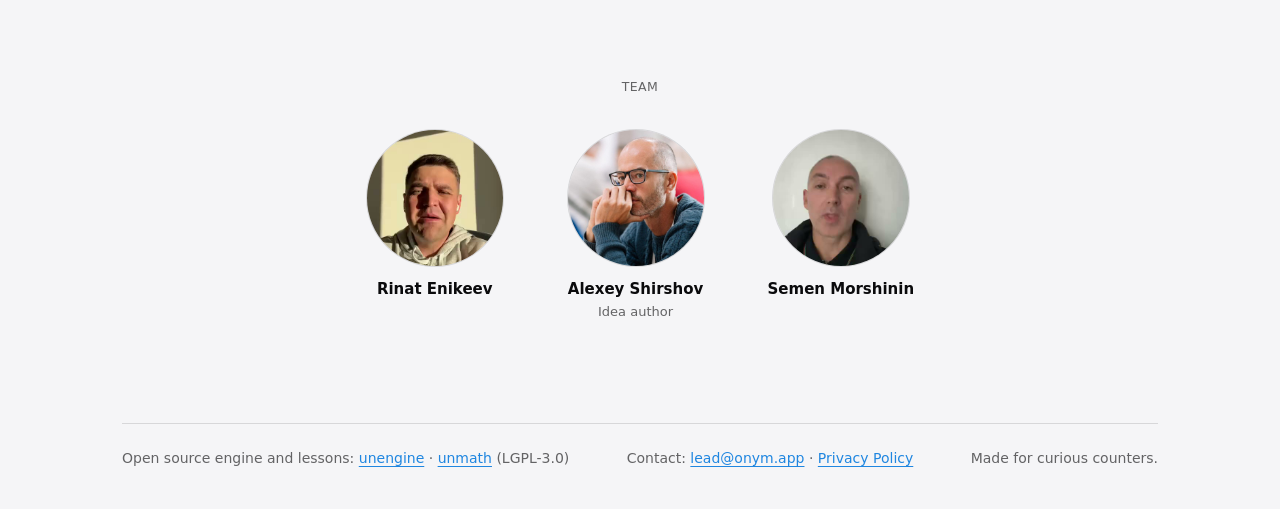
==== commit aa99bd4a: "Main button follows the visitor's platform; macOS on TestFlight Apple devices get TestFlight; Androi" ====
--- a/index.html
+++ b/index.html
@@ -35,35 +35,36 @@
           <svg viewBox="0 0 24 24" fill="currentColor" stroke="currentColor" stroke-width="2" stroke-linejoin="round" aria-hidden="true"><path d="M7 4.5v15l12.5-7.5z"/></svg>
         </button>
       </div>
-      <figcaption data-i18n="caption">A real lesson, filmed at the kitchen table.</figcaption>
+      <figcaption data-i18n="caption">A real lesson, filmed at the table.</figcaption>
     </figure>
 
     <section class="cta" id="cta">
       <a class="cta-button" href="https://testflight.apple.com/join/CVzhEu4s">
-        <svg width="20" height="20" viewBox="0 0 24 24" fill="currentColor" aria-hidden="true"><path d="M16.4 12.6c0-2.2 1.8-3.3 1.9-3.4-1-1.5-2.6-1.7-3.2-1.7-1.4-.1-2.6.8-3.3.8-.7 0-1.7-.8-2.9-.8-1.5 0-2.9.9-3.6 2.2-1.6 2.7-.4 6.7 1.1 8.9.7 1.1 1.6 2.3 2.8 2.2 1.1 0 1.6-.7 2.9-.7 1.4 0 1.8.7 3 .7 1.2 0 2-1.1 2.7-2.2.9-1.2 1.2-2.4 1.2-2.5 0 0-2.6-1-2.6-3.5zM14.2 5.9c.6-.8 1-1.8.9-2.9-.9 0-2 .6-2.6 1.4-.6.7-1.1 1.8-1 2.8 1 .1 2.1-.5 2.7-1.3z"/></svg>
+        <svg class="icon-apple" width="20" height="20" viewBox="0 0 24 24" fill="currentColor" aria-hidden="true"><path d="M16.4 12.6c0-2.2 1.8-3.3 1.9-3.4-1-1.5-2.6-1.7-3.2-1.7-1.4-.1-2.6.8-3.3.8-.7 0-1.7-.8-2.9-.8-1.5 0-2.9.9-3.6 2.2-1.6 2.7-.4 6.7 1.1 8.9.7 1.1 1.6 2.3 2.8 2.2 1.1 0 1.6-.7 2.9-.7 1.4 0 1.8.7 3 .7 1.2 0 2-1.1 2.7-2.2.9-1.2 1.2-2.4 1.2-2.5 0 0-2.6-1-2.6-3.5zM14.2 5.9c.6-.8 1-1.8.9-2.9-.9 0-2 .6-2.6 1.4-.6.7-1.1 1.8-1 2.8 1 .1 2.1-.5 2.7-1.3z"/></svg>
+        <svg class="icon-download" width="20" height="20" viewBox="0 0 24 24" fill="none" stroke="currentColor" stroke-width="2.2" stroke-linecap="round" stroke-linejoin="round" aria-hidden="true" hidden><path d="M12 4v11M7 10.5l5 5 5-5M5 20h14"/></svg>
         <span data-i18n="cta">Download on TestFlight</span>
       </a>
-      <div class="cta-note" data-i18n="note">Free beta for iPhone and iPad.</div>
+      <div class="cta-note" data-i18n="note">Free beta.</div>
     </section>
 
     <section class="platforms" data-i18n-aria="platforms" aria-label="Platforms">
-      <a class="tile tile-active" href="#cta">
+      <a class="tile tile-active" href="https://testflight.apple.com/join/CVzhEu4s">
         <svg width="34" height="34" viewBox="0 0 24 24" fill="none" stroke="currentColor" stroke-width="1.7" stroke-linecap="round" stroke-linejoin="round" aria-hidden="true"><rect x="2.5" y="3.5" width="12.5" height="17" rx="2"/><rect x="16.5" y="9" width="5.5" height="11.5" rx="1.5"/><path d="M7.5 18h2.5"/></svg>
         <span class="tile-label"><span class="tile-name" data-i18n="apple">iPhone &amp; iPad</span><span class="tile-badge">TestFlight</span></span>
       </a>
-      <a class="tile tile-active tile-alpha" href="https://github.com/sealsbroken/unengine/releases/download/v0.1.11/Un-0.1.11-android.apk">
+      <a class="tile tile-active tile-alpha" href="/download/android">
         <svg width="34" height="34" viewBox="0 0 24 24" fill="none" stroke="currentColor" stroke-width="1.7" stroke-linecap="round" stroke-linejoin="round" aria-hidden="true"><path d="M4.5 18a7.5 7.5 0 0115 0z"/><path d="M8 11.8L6.3 9M16 11.8L17.7 9"/><circle cx="9.3" cy="15" r=".6" fill="currentColor"/><circle cx="14.7" cy="15" r=".6" fill="currentColor"/></svg>
         <span class="tile-label"><span class="tile-name">Android <span class="tile-note">arm64</span></span><span class="tile-badge" data-i18n="alpha">Untested alpha</span></span>
       </a>
-      <a class="tile tile-active tile-alpha" href="https://github.com/sealsbroken/unengine/releases/download/v0.1.8/Un-0.1.8-macos-arm64-alpha.zip">
+      <a class="tile tile-active" href="https://testflight.apple.com/join/CVzhEu4s">
         <svg width="34" height="34" viewBox="0 0 24 24" fill="none" stroke="currentColor" stroke-width="1.7" stroke-linecap="round" stroke-linejoin="round" aria-hidden="true"><rect x="2.5" y="4" width="19" height="12.5" rx="2"/><path d="M12 16.5v3.5M8.5 20h7"/></svg>
-        <span class="tile-label"><span class="tile-name">macOS <span class="tile-note" data-i18n="silicon">Apple silicon</span></span><span class="tile-badge" data-i18n="alpha">Untested alpha</span></span>
+        <span class="tile-label"><span class="tile-name">macOS</span><span class="tile-badge">TestFlight</span></span>
       </a>
-      <a class="tile tile-active tile-alpha" href="https://github.com/sealsbroken/unengine/releases/download/v0.1.8/Un-0.1.8-windows-x64-alpha.zip">
+      <a class="tile tile-active tile-alpha" href="/download/windows">
         <svg width="34" height="34" viewBox="0 0 24 24" fill="none" stroke="currentColor" stroke-width="1.7" stroke-linecap="round" stroke-linejoin="round" aria-hidden="true"><rect x="3.5" y="3.5" width="7.5" height="7.5" rx="1.2"/><rect x="13" y="3.5" width="7.5" height="7.5" rx="1.2"/><rect x="3.5" y="13" width="7.5" height="7.5" rx="1.2"/><rect x="13" y="13" width="7.5" height="7.5" rx="1.2"/></svg>
         <span class="tile-label"><span class="tile-name">Windows <span class="tile-note">x64</span></span><span class="tile-badge" data-i18n="alpha">Untested alpha</span></span>
       </a>
-      <a class="tile tile-active tile-alpha" href="https://github.com/sealsbroken/unengine/releases/download/v0.1.11/Un-0.1.11-linux-x86_64-alpha.tar.gz">
+      <a class="tile tile-active tile-alpha" href="/download/linux">
         <svg width="34" height="34" viewBox="0 0 24 24" fill="none" stroke="currentColor" stroke-width="1.7" stroke-linecap="round" stroke-linejoin="round" aria-hidden="true"><rect x="2.5" y="4" width="19" height="16" rx="2.5"/><path d="M7 9.5l3 2.5-3 2.5M12.5 15H17"/></svg>
         <span class="tile-label"><span class="tile-name">Linux <span class="tile-note">x86_64</span></span><span class="tile-badge" data-i18n="alpha">Untested alpha</span></span>
       </a>
--- a/styles.css
+++ b/styles.css
@@ -201,6 +201,7 @@
 .un-site a.cta-button:focus-visible { outline: none; box-shadow: var(--un-ring); }
 .un-site a.cta-button:active { transform: scale(.97); background: color-mix(in srgb, var(--on-blue) 84%, #000); }
 .cta-button svg { margin-top: -3px; flex: none; }
+.cta-button svg[hidden] { display: none; }
 .cta-note { font-size: 15px; color: var(--on-text2); }
 
 /* Platforms */
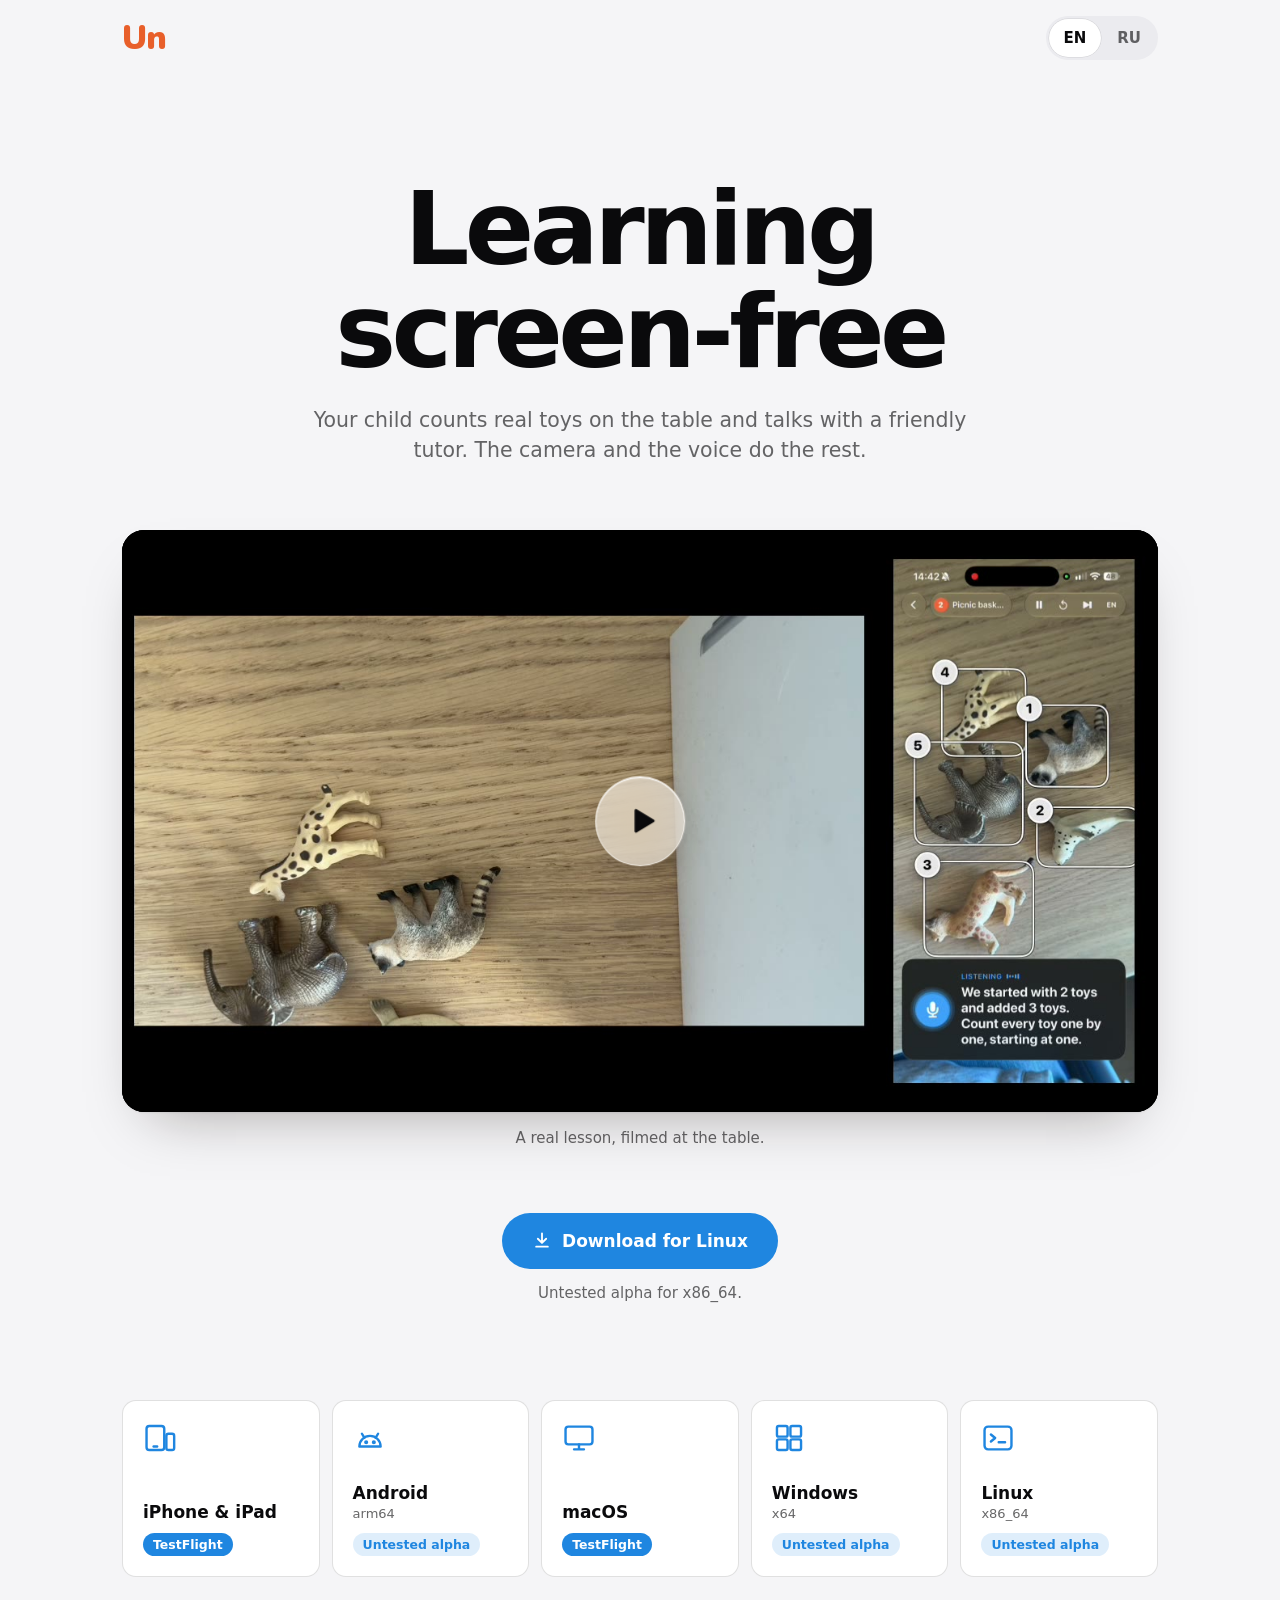
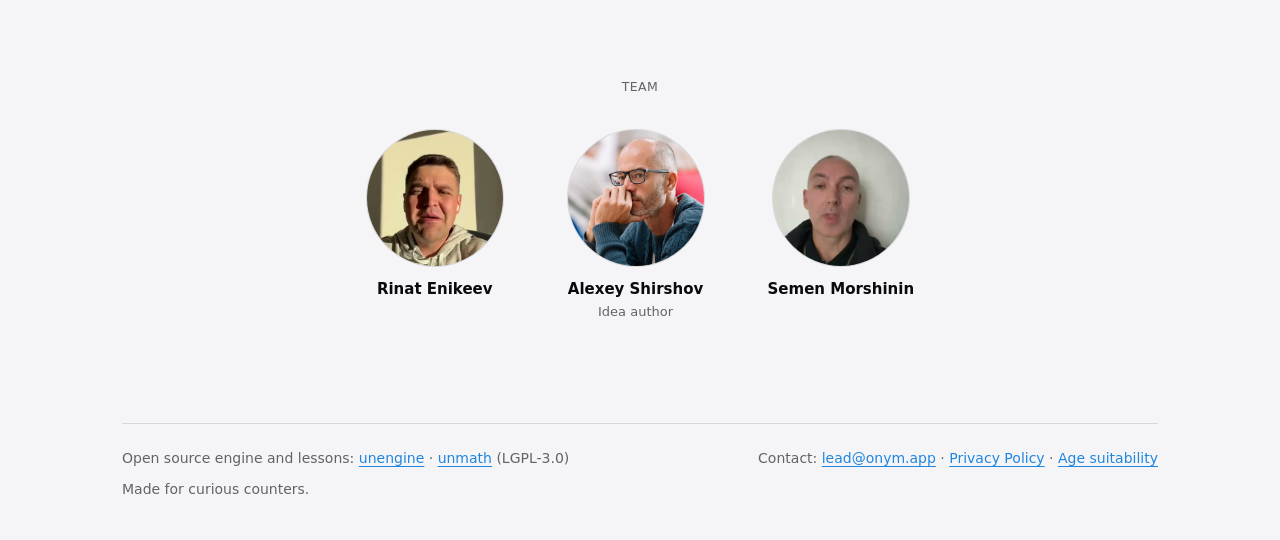
==== commit e662e91a: "Age suitability page for App Store Connect Co-Authored-By: Claude Opus 5.5 <noreply@anthropic.com>" ====
--- a/index.html
+++ b/index.html
@@ -92,7 +92,7 @@
 
   <footer class="footer">
     <span><span data-i18n="oss">Open source engine and lessons:</span> <a href="https://github.com/sealsbroken/unengine">unengine</a> · <a href="https://github.com/sealsbroken/unmath">unmath</a> (LGPL-3.0)</span>
-    <span><span data-i18n="contact">Contact:</span> <a href="mailto:lead@onym.app">lead@onym.app</a> · <a href="/privacy/" data-i18n="privacy">Privacy Policy</a></span>
+    <span><span data-i18n="contact">Contact:</span> <a href="mailto:lead@onym.app">lead@onym.app</a> · <a href="/privacy/" data-i18n="privacy">Privacy Policy</a> · <a href="/age/" data-i18n="age">Age suitability</a></span>
     <span data-i18n="made">Made for curious counters.</span>
   </footer>
 
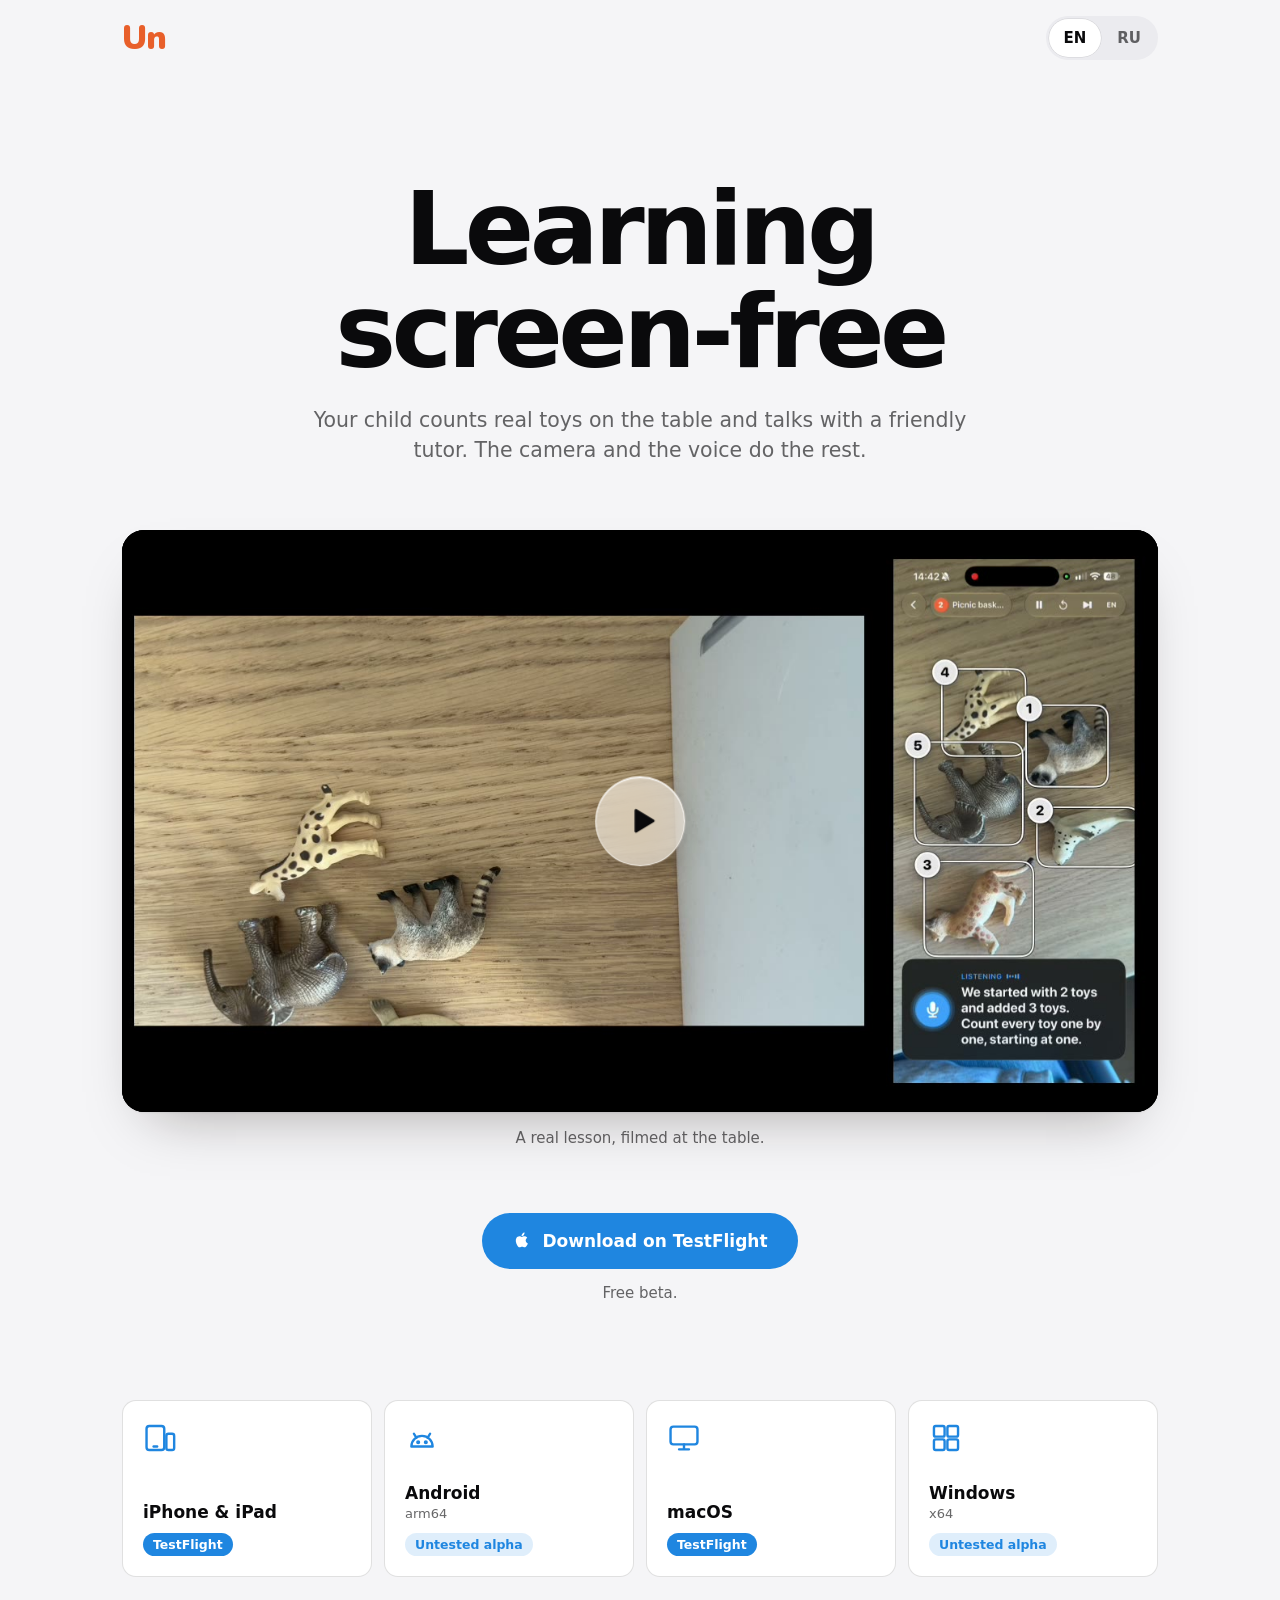
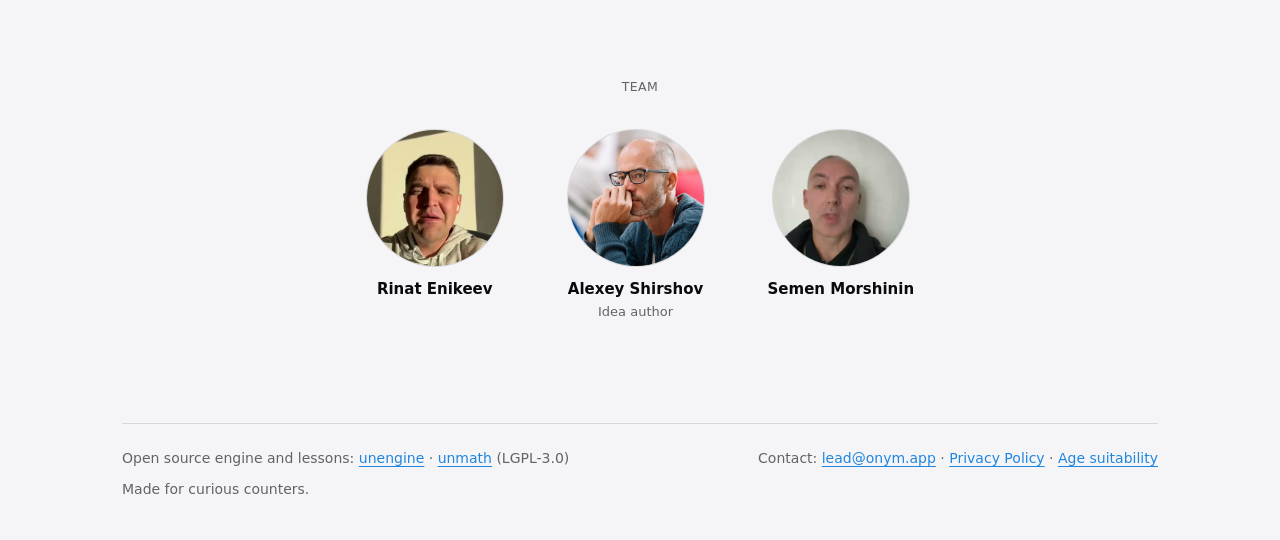
==== commit 44fbbc88: "Remove the Linux tile and download for now Co-Authored-By: Claude Opus 5.5 <noreply@anthropic.com>" ====
--- a/index.html
+++ b/index.html
@@ -64,10 +64,6 @@
         <svg width="34" height="34" viewBox="0 0 24 24" fill="none" stroke="currentColor" stroke-width="1.7" stroke-linecap="round" stroke-linejoin="round" aria-hidden="true"><rect x="3.5" y="3.5" width="7.5" height="7.5" rx="1.2"/><rect x="13" y="3.5" width="7.5" height="7.5" rx="1.2"/><rect x="3.5" y="13" width="7.5" height="7.5" rx="1.2"/><rect x="13" y="13" width="7.5" height="7.5" rx="1.2"/></svg>
         <span class="tile-label"><span class="tile-name">Windows <span class="tile-note">x64</span></span><span class="tile-badge" data-i18n="alpha">Untested alpha</span></span>
       </a>
-      <a class="tile tile-active tile-alpha" href="/download/linux">
-        <svg width="34" height="34" viewBox="0 0 24 24" fill="none" stroke="currentColor" stroke-width="1.7" stroke-linecap="round" stroke-linejoin="round" aria-hidden="true"><rect x="2.5" y="4" width="19" height="16" rx="2.5"/><path d="M7 9.5l3 2.5-3 2.5M12.5 15H17"/></svg>
-        <span class="tile-label"><span class="tile-name">Linux <span class="tile-note">x86_64</span></span><span class="tile-badge" data-i18n="alpha">Untested alpha</span></span>
-      </a>
     </section>
 
     <section class="team" aria-labelledby="team-title">
